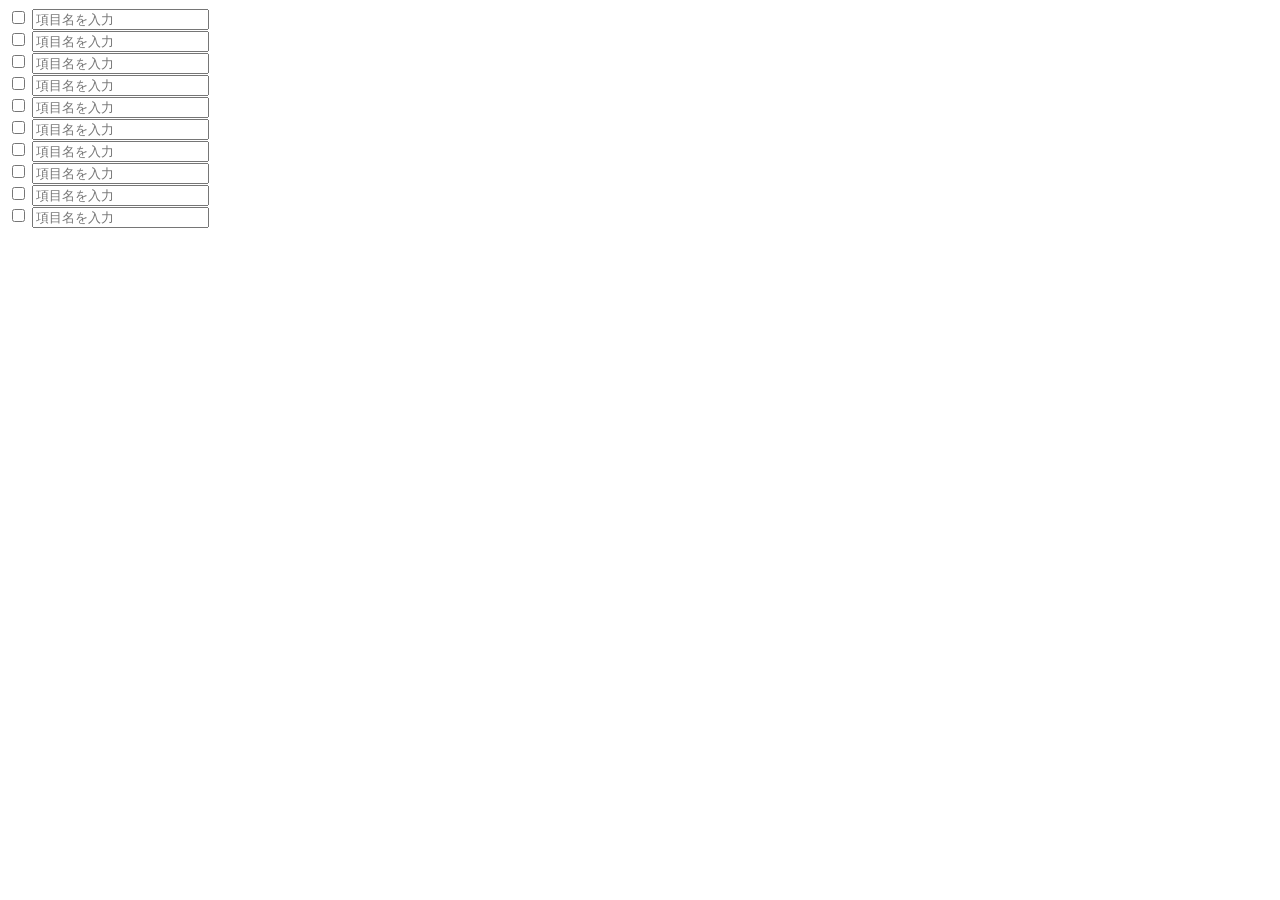
==== aipass.html @ 805a6a64 "aipass.htmlを新規作成し、チェックボックスとテキスト入力フィールドを追加" ====
<!DOCTYPE html>
<html>
<head>
<meta charset="UTF-8">
<title>Insert title here</title>
</head>
<body>
	<div>
		<label> <input type="checkbox" name="is_active">

		</label> <input type="text" name="item_name" placeholder="項目名を入力">
	</div>
	<div>
		<label> <input type="checkbox" name="is_active">

		</label> <input type="text" name="item_name" placeholder="項目名を入力">
	</div>
	<div>
		<label> <input type="checkbox" name="is_active">

		</label> <input type="text" name="item_name" placeholder="項目名を入力">
	</div>
	<div>
		<label> <input type="checkbox" name="is_active">

		</label> <input type="text" name="item_name" placeholder="項目名を入力">
	</div>
	<div>
		<label> <input type="checkbox" name="is_active">

		</label> <input type="text" name="item_name" placeholder="項目名を入力">
	</div>
	<div>
		<label> <input type="checkbox" name="is_active">

		</label> <input type="text" name="item_name" placeholder="項目名を入力">
	</div>
	<div>
		<label> <input type="checkbox" name="is_active">

		</label> <input type="text" name="item_name" placeholder="項目名を入力">
	</div>
	<div>
		<label> <input type="checkbox" name="is_active">

		</label> <input type="text" name="item_name" placeholder="項目名を入力">
	</div>
	<div>
		<label> <input type="checkbox" name="is_active">

		</label> <input type="text" name="item_name" placeholder="項目名を入力">
	</div>
	<div>
		<label> <input type="checkbox" name="is_active">

		</label> <input type="text" name="item_name" placeholder="項目名を入力">
	</div>

</body>
</html>
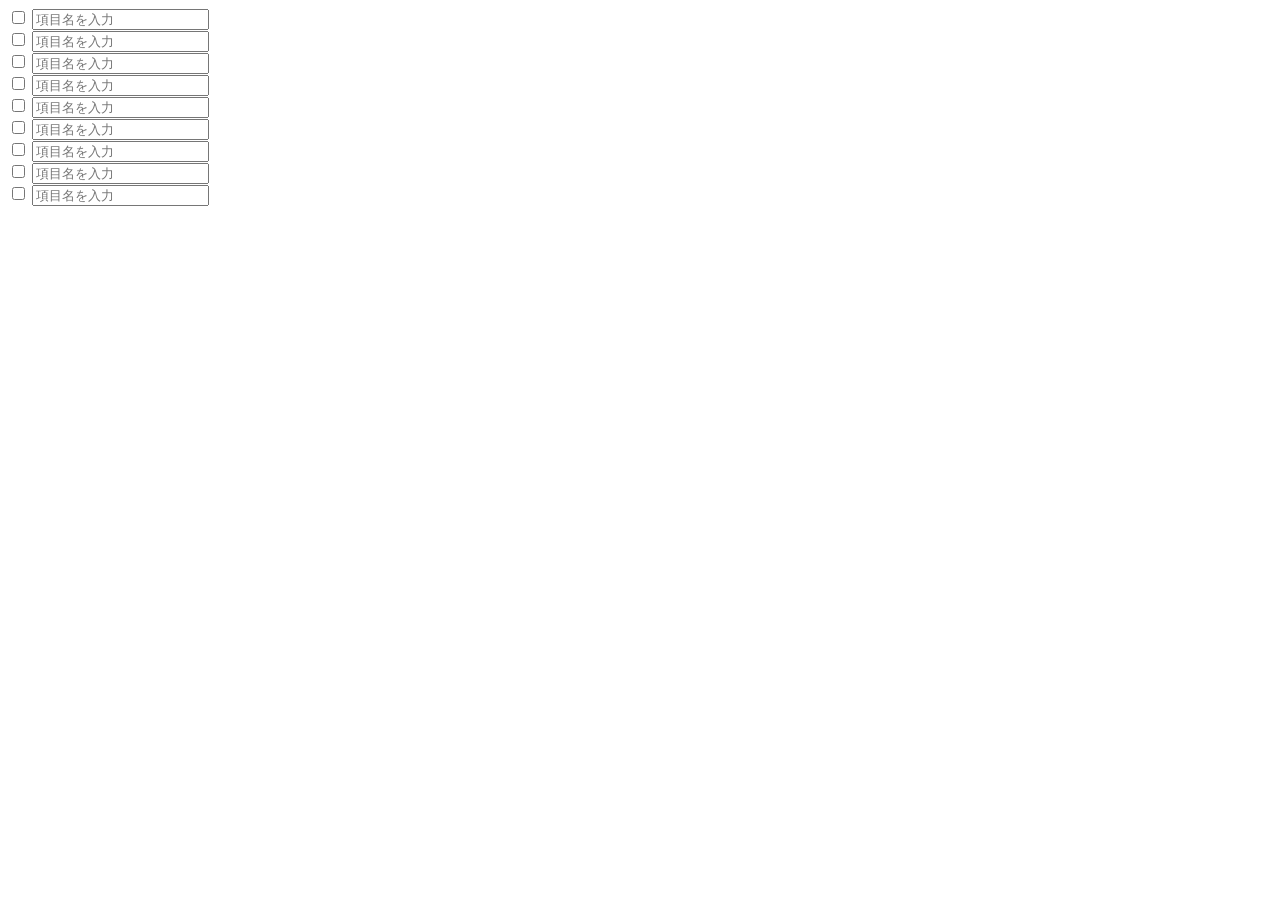
==== commit 2df03771: "first commit: ページを公開" ====
--- a/aipass.html
+++ b/aipass.html
@@ -50,11 +50,7 @@
 
 		</label> <input type="text" name="item_name" placeholder="項目名を入力">
 	</div>
-	<div>
-		<label> <input type="checkbox" name="is_active">
-
-		</label> <input type="text" name="item_name" placeholder="項目名を入力">
-	</div>
+	
 
 </body>
 </html>
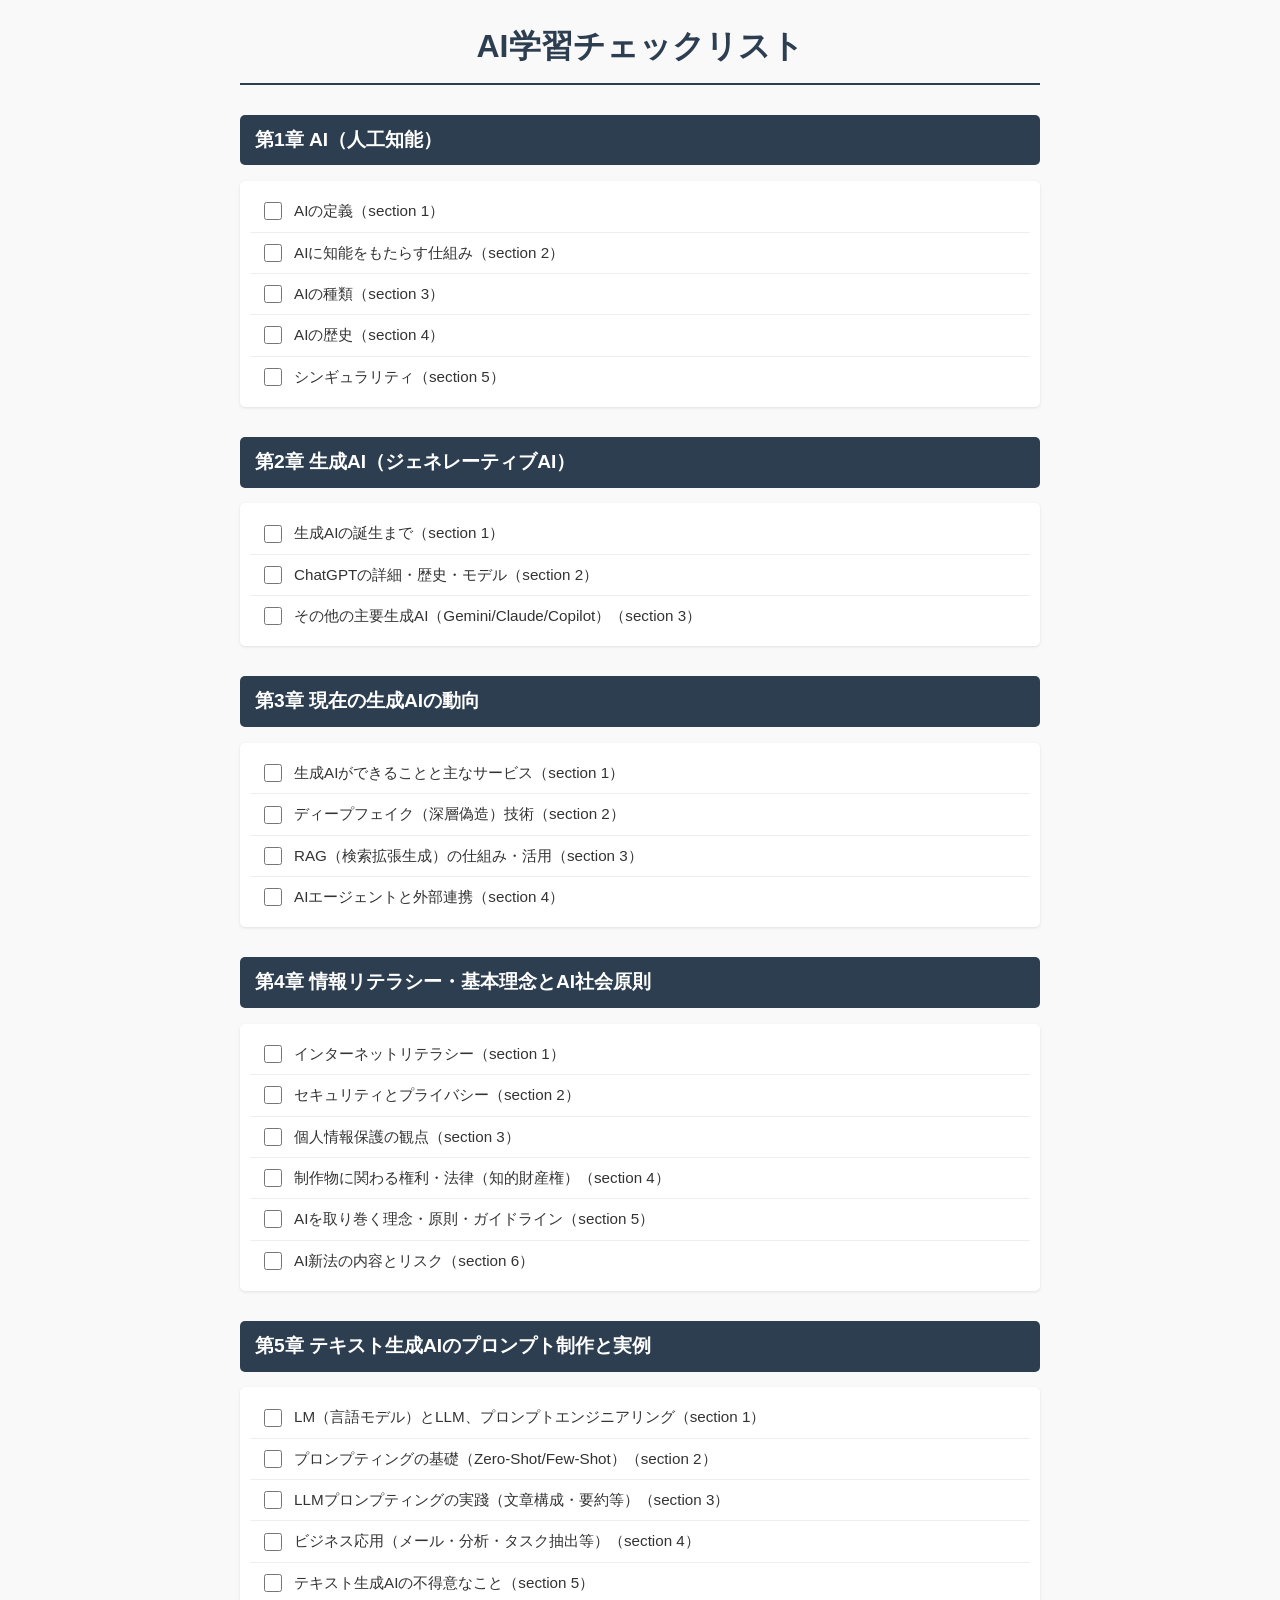
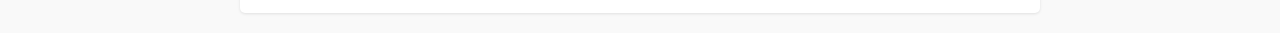
==== commit 129d59ad: "緑の線を追加" ====
--- a/aipass.html
+++ b/aipass.html
@@ -1,56 +1,136 @@
 <!DOCTYPE html>
-<html>
+<html lang="ja">
 <head>
-<meta charset="UTF-8">
-<title>Insert title here</title>
+    <meta charset="UTF-8">
+    <title>AI学習チェックリスト</title>
+    <style>
+        body {
+            font-family: "Helvetica Neue", Arial, "Hiragino Kaku Gothic ProN", "Hiragino Sans", Meiryo, sans-serif;
+            line-height: 1.6;
+            color: #333;
+            max-width: 800px;
+            margin: 20px auto;
+            padding: 0 20px;
+            background-color: #f9f9f9;
+        }
+        h1 {
+            text-align: center;
+            color: #2c3e50;
+            border-bottom: 2px solid #2c3e50;
+            padding-bottom: 10px;
+        }
+        h2 {
+            background-color: #2c3e50;
+            color: #fff;
+            padding: 10px 15px;
+            margin-top: 30px;
+            border-radius: 5px;
+            font-size: 1.2em;
+        }
+        .item-group {
+            background-color: #fff;
+            padding: 10px;
+            border-radius: 5px;
+            box-shadow: 0 1px 3px rgba(0,0,0,0.1);
+        }
+        .todo-item {
+            display: flex;
+            align-items: center;
+            padding: 8px 10px;
+            border-bottom: 1px solid #eee;
+            transition: background-color 0.2s;
+        }
+        .todo-item:last-child {
+            border-bottom: none;
+        }
+        input[type="checkbox"] {
+            width: 18px;
+            height: 18px;
+            margin-right: 12px;
+            cursor: pointer;
+        }
+        label {
+            cursor: pointer;
+            flex: 1;
+            font-size: 0.95em;
+            transition: color 0.3s; /* 色の変化を滑らかに */
+        }
+
+        /* JavaScriptで付与する「完了」用のスタイル */
+        .is-completed {
+            color: #27ae60 !important; /* 緑色 */
+            text-decoration: line-through; /* 打ち消し線（不要なら削除してください） */
+            font-weight: bold;
+        }
+    </style>
 </head>
 <body>
-	<div>
-		<label> <input type="checkbox" name="is_active">
 
-		</label> <input type="text" name="item_name" placeholder="項目名を入力">
-	</div>
-	<div>
-		<label> <input type="checkbox" name="is_active">
+    <h1>AI学習チェックリスト</h1>
 
-		</label> <input type="text" name="item_name" placeholder="項目名を入力">
-	</div>
-	<div>
-		<label> <input type="checkbox" name="is_active">
+    <h2>第1章 AI（人工知能）</h2>
+    <div class="item-group">
+        <div class="todo-item"><input type="checkbox" id="c1-1"><label for="c1-1">AIの定義（section 1）</label></div>
+        <div class="todo-item"><input type="checkbox" id="c1-2"><label for="c1-2">AIに知能をもたらす仕組み（section 2）</label></div>
+        <div class="todo-item"><input type="checkbox" id="c1-3"><label for="c1-3">AIの種類（section 3）</label></div>
+        <div class="todo-item"><input type="checkbox" id="c1-4"><label for="c1-4">AIの歴史（section 4）</label></div>
+        <div class="todo-item"><input type="checkbox" id="c1-5"><label for="c1-5">シンギュラリティ（section 5）</label></div>
+    </div>
 
-		</label> <input type="text" name="item_name" placeholder="項目名を入力">
-	</div>
-	<div>
-		<label> <input type="checkbox" name="is_active">
+    <h2>第2章 生成AI（ジェネレーティブAI）</h2>
+    <div class="item-group">
+        <div class="todo-item"><input type="checkbox" id="c2-1"><label for="c2-1">生成AIの誕生まで（section 1）</label></div>
+        <div class="todo-item"><input type="checkbox" id="c2-2"><label for="c2-2">ChatGPTの詳細・歴史・モデル（section 2）</label></div>
+        <div class="todo-item"><input type="checkbox" id="c2-3"><label for="c2-3">その他の主要生成AI（Gemini/Claude/Copilot）（section 3）</label></div>
+    </div>
 
-		</label> <input type="text" name="item_name" placeholder="項目名を入力">
-	</div>
-	<div>
-		<label> <input type="checkbox" name="is_active">
+    <h2>第3章 現在の生成AIの動向</h2>
+    <div class="item-group">
+        <div class="todo-item"><input type="checkbox" id="c3-1"><label for="c3-1">生成AIができることと主なサービス（section 1）</label></div>
+        <div class="todo-item"><input type="checkbox" id="c3-2"><label for="c3-2">ディープフェイク（深層偽造）技術（section 2）</label></div>
+        <div class="todo-item"><input type="checkbox" id="c3-3"><label for="c3-3">RAG（検索拡張生成）の仕組み・活用（section 3）</label></div>
+        <div class="todo-item"><input type="checkbox" id="c3-4"><label for="c3-4">AIエージェントと外部連携（section 4）</label></div>
+    </div>
 
-		</label> <input type="text" name="item_name" placeholder="項目名を入力">
-	</div>
-	<div>
-		<label> <input type="checkbox" name="is_active">
+    <h2>第4章 情報リテラシー・基本理念とAI社会原則</h2>
+    <div class="item-group">
+        <div class="todo-item"><input type="checkbox" id="c4-1"><label for="c4-1">インターネットリテラシー（section 1）</label></div>
+        <div class="todo-item"><input type="checkbox" id="c4-2"><label for="c4-2">セキュリティとプライバシー（section 2）</label></div>
+        <div class="todo-item"><input type="checkbox" id="c4-3"><label for="c4-3">個人情報保護の観点（section 3）</label></div>
+        <div class="todo-item"><input type="checkbox" id="c4-4"><label for="c4-4">制作物に関わる権利・法律（知的財産権）（section 4）</label></div>
+        <div class="todo-item"><input type="checkbox" id="c4-5"><label for="c4-5">AIを取り巻く理念・原則・ガイドライン（section 5）</label></div>
+        <div class="todo-item"><input type="checkbox" id="c4-6"><label for="c4-6">AI新法の内容とリスク（section 6）</label></div>
+    </div>
 
-		</label> <input type="text" name="item_name" placeholder="項目名を入力">
-	</div>
-	<div>
-		<label> <input type="checkbox" name="is_active">
+    <h2>第5章 テキスト生成AIのプロンプト制作と実例</h2>
+    <div class="item-group">
+        <div class="todo-item"><input type="checkbox" id="c5-1"><label for="c5-1">LM（言語モデル）とLLM、プロンプトエンジニアリング（section 1）</label></div>
+        <div class="todo-item"><input type="checkbox" id="c5-2"><label for="c5-2">プロンプティングの基礎（Zero-Shot/Few-Shot）（section 2）</label></div>
+        <div class="todo-item"><input type="checkbox" id="c5-3"><label for="c5-3">LLMプロンプティングの実踐（文章構成・要約等）（section 3）</label></div>
+        <div class="todo-item"><input type="checkbox" id="c5-4"><label for="c5-4">ビジネス応用（メール・分析・タスク抽出等）（section 4）</label></div>
+        <div class="todo-item"><input type="checkbox" id="c5-5"><label for="c5-5">テキスト生成AIの不得意なこと（section 5）</label></div>
+    </div>
 
-		</label> <input type="text" name="item_name" placeholder="項目名を入力">
-	</div>
-	<div>
-		<label> <input type="checkbox" name="is_active">
+    <script>
+        // すべてのチェックボックスを取得
+        const checkboxes = document.querySelectorAll('input[type="checkbox"]');
 
-		</label> <input type="text" name="item_name" placeholder="項目名を入力">
-	</div>
-	<div>
-		<label> <input type="checkbox" name="is_active">
-
-		</label> <input type="text" name="item_name" placeholder="項目名を入力">
-	</div>
-	
+        checkboxes.forEach(checkbox => {
+            // チェック状態が変わった時のイベント
+            checkbox.addEventListener('change', function() {
+                // チェックボックスの隣にあるラベルを取得
+                const label = this.nextElementSibling;
+                
+                if (this.checked) {
+                    // チェックが入ったらクラスを追加して緑色にする
+                    label.classList.add('is-completed');
+                } else {
+                    // チェックが外れたらクラスを削除して元に戻す
+                    label.classList.remove('is-completed');
+                }
+            });
+        });
+    </script>
 
 </body>
 </html>
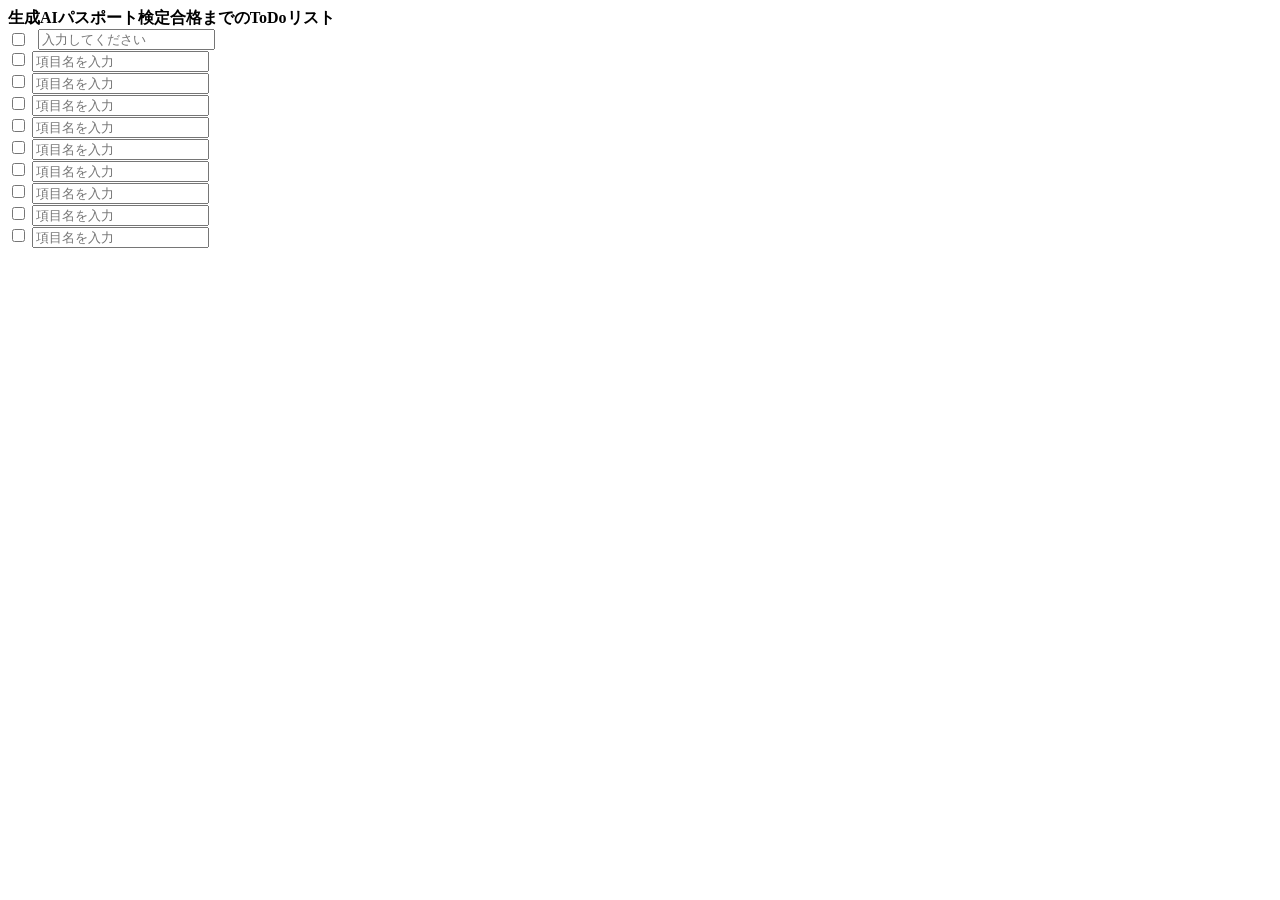
==== commit 58448854: "ファイルを３つに分けました" ====
--- a/aipass.html
+++ b/aipass.html
@@ -1,136 +1,67 @@
 <!DOCTYPE html>
-<html lang="ja">
+<html>
 <head>
-    <meta charset="UTF-8">
-    <title>AI学習チェックリスト</title>
-    <style>
-        body {
-            font-family: "Helvetica Neue", Arial, "Hiragino Kaku Gothic ProN", "Hiragino Sans", Meiryo, sans-serif;
-            line-height: 1.6;
-            color: #333;
-            max-width: 800px;
-            margin: 20px auto;
-            padding: 0 20px;
-            background-color: #f9f9f9;
-        }
-        h1 {
-            text-align: center;
-            color: #2c3e50;
-            border-bottom: 2px solid #2c3e50;
-            padding-bottom: 10px;
-        }
-        h2 {
-            background-color: #2c3e50;
-            color: #fff;
-            padding: 10px 15px;
-            margin-top: 30px;
-            border-radius: 5px;
-            font-size: 1.2em;
-        }
-        .item-group {
-            background-color: #fff;
-            padding: 10px;
-            border-radius: 5px;
-            box-shadow: 0 1px 3px rgba(0,0,0,0.1);
-        }
-        .todo-item {
-            display: flex;
-            align-items: center;
-            padding: 8px 10px;
-            border-bottom: 1px solid #eee;
-            transition: background-color 0.2s;
-        }
-        .todo-item:last-child {
-            border-bottom: none;
-        }
-        input[type="checkbox"] {
-            width: 18px;
-            height: 18px;
-            margin-right: 12px;
-            cursor: pointer;
-        }
-        label {
-            cursor: pointer;
-            flex: 1;
-            font-size: 0.95em;
-            transition: color 0.3s; /* 色の変化を滑らかに */
-        }
-
-        /* JavaScriptで付与する「完了」用のスタイル */
-        .is-completed {
-            color: #27ae60 !important; /* 緑色 */
-            text-decoration: line-through; /* 打ち消し線（不要なら削除してください） */
-            font-weight: bold;
-        }
-    </style>
+<meta charset="UTF-8">
+<title>Insert title here</title>
 </head>
 <body>
+	<div>
+  <label for="input1" style="display: block; font-weight: bold;">
+    生成AIパスポート検定合格までのToDoリスト
+  </label>
+  
+  <div style="display: flex; align-items: center; gap: 10px;">
+    <input type="checkbox" id="check1" name="check1">
+    <input type="text" id="input1" name="input1" placeholder="入力してください">
+  </div>
+</div>
+	
+	<div>
+		<label> <input type="checkbox" name="is_active">
 
-    <h1>AI学習チェックリスト</h1>
+		</label> <input type="text" name="item_name" placeholder="項目名を入力">
+	</div>
+	<div>
+		<label> <input type="checkbox" name="is_active">
 
-    <h2>第1章 AI（人工知能）</h2>
-    <div class="item-group">
-        <div class="todo-item"><input type="checkbox" id="c1-1"><label for="c1-1">AIの定義（section 1）</label></div>
-        <div class="todo-item"><input type="checkbox" id="c1-2"><label for="c1-2">AIに知能をもたらす仕組み（section 2）</label></div>
-        <div class="todo-item"><input type="checkbox" id="c1-3"><label for="c1-3">AIの種類（section 3）</label></div>
-        <div class="todo-item"><input type="checkbox" id="c1-4"><label for="c1-4">AIの歴史（section 4）</label></div>
-        <div class="todo-item"><input type="checkbox" id="c1-5"><label for="c1-5">シンギュラリティ（section 5）</label></div>
-    </div>
+		</label> <input type="text" name="item_name" placeholder="項目名を入力">
+	</div>
+	<div>
+		<label> <input type="checkbox" name="is_active">
 
-    <h2>第2章 生成AI（ジェネレーティブAI）</h2>
-    <div class="item-group">
-        <div class="todo-item"><input type="checkbox" id="c2-1"><label for="c2-1">生成AIの誕生まで（section 1）</label></div>
-        <div class="todo-item"><input type="checkbox" id="c2-2"><label for="c2-2">ChatGPTの詳細・歴史・モデル（section 2）</label></div>
-        <div class="todo-item"><input type="checkbox" id="c2-3"><label for="c2-3">その他の主要生成AI（Gemini/Claude/Copilot）（section 3）</label></div>
-    </div>
+		</label> <input type="text" name="item_name" placeholder="項目名を入力">
+	</div>
+	<div>
+		<label> <input type="checkbox" name="is_active">
 
-    <h2>第3章 現在の生成AIの動向</h2>
-    <div class="item-group">
-        <div class="todo-item"><input type="checkbox" id="c3-1"><label for="c3-1">生成AIができることと主なサービス（section 1）</label></div>
-        <div class="todo-item"><input type="checkbox" id="c3-2"><label for="c3-2">ディープフェイク（深層偽造）技術（section 2）</label></div>
-        <div class="todo-item"><input type="checkbox" id="c3-3"><label for="c3-3">RAG（検索拡張生成）の仕組み・活用（section 3）</label></div>
-        <div class="todo-item"><input type="checkbox" id="c3-4"><label for="c3-4">AIエージェントと外部連携（section 4）</label></div>
-    </div>
+		</label> <input type="text" name="item_name" placeholder="項目名を入力">
+	</div>
+	<div>
+		<label> <input type="checkbox" name="is_active">
 
-    <h2>第4章 情報リテラシー・基本理念とAI社会原則</h2>
-    <div class="item-group">
-        <div class="todo-item"><input type="checkbox" id="c4-1"><label for="c4-1">インターネットリテラシー（section 1）</label></div>
-        <div class="todo-item"><input type="checkbox" id="c4-2"><label for="c4-2">セキュリティとプライバシー（section 2）</label></div>
-        <div class="todo-item"><input type="checkbox" id="c4-3"><label for="c4-3">個人情報保護の観点（section 3）</label></div>
-        <div class="todo-item"><input type="checkbox" id="c4-4"><label for="c4-4">制作物に関わる権利・法律（知的財産権）（section 4）</label></div>
-        <div class="todo-item"><input type="checkbox" id="c4-5"><label for="c4-5">AIを取り巻く理念・原則・ガイドライン（section 5）</label></div>
-        <div class="todo-item"><input type="checkbox" id="c4-6"><label for="c4-6">AI新法の内容とリスク（section 6）</label></div>
-    </div>
+		</label> <input type="text" name="item_name" placeholder="項目名を入力">
+	</div>
+	<div>
+		<label> <input type="checkbox" name="is_active">
 
-    <h2>第5章 テキスト生成AIのプロンプト制作と実例</h2>
-    <div class="item-group">
-        <div class="todo-item"><input type="checkbox" id="c5-1"><label for="c5-1">LM（言語モデル）とLLM、プロンプトエンジニアリング（section 1）</label></div>
-        <div class="todo-item"><input type="checkbox" id="c5-2"><label for="c5-2">プロンプティングの基礎（Zero-Shot/Few-Shot）（section 2）</label></div>
-        <div class="todo-item"><input type="checkbox" id="c5-3"><label for="c5-3">LLMプロンプティングの実踐（文章構成・要約等）（section 3）</label></div>
-        <div class="todo-item"><input type="checkbox" id="c5-4"><label for="c5-4">ビジネス応用（メール・分析・タスク抽出等）（section 4）</label></div>
-        <div class="todo-item"><input type="checkbox" id="c5-5"><label for="c5-5">テキスト生成AIの不得意なこと（section 5）</label></div>
-    </div>
+		</label> <input type="text" name="item_name" placeholder="項目名を入力">
+	</div>
+	<div>
+		<label> <input type="checkbox" name="is_active">
 
-    <script>
-        // すべてのチェックボックスを取得
-        const checkboxes = document.querySelectorAll('input[type="checkbox"]');
+		</label> <input type="text" name="item_name" placeholder="項目名を入力">
+	</div>
+	<div>
+		<label> <input type="checkbox" name="is_active">
 
-        checkboxes.forEach(checkbox => {
-            // チェック状態が変わった時のイベント
-            checkbox.addEventListener('change', function() {
-                // チェックボックスの隣にあるラベルを取得
-                const label = this.nextElementSibling;
-                
-                if (this.checked) {
-                    // チェックが入ったらクラスを追加して緑色にする
-                    label.classList.add('is-completed');
-                } else {
-                    // チェックが外れたらクラスを削除して元に戻す
-                    label.classList.remove('is-completed');
-                }
-            });
-        });
-    </script>
+		</label> <input type="text" name="item_name" placeholder="項目名を入力">
+	</div>
+	<div>
+		<label> <input type="checkbox" name="is_active">
+
+		</label> <input type="text" name="item_name" placeholder="項目名を入力">
+	</div>
+	
 
 </body>
 </html>
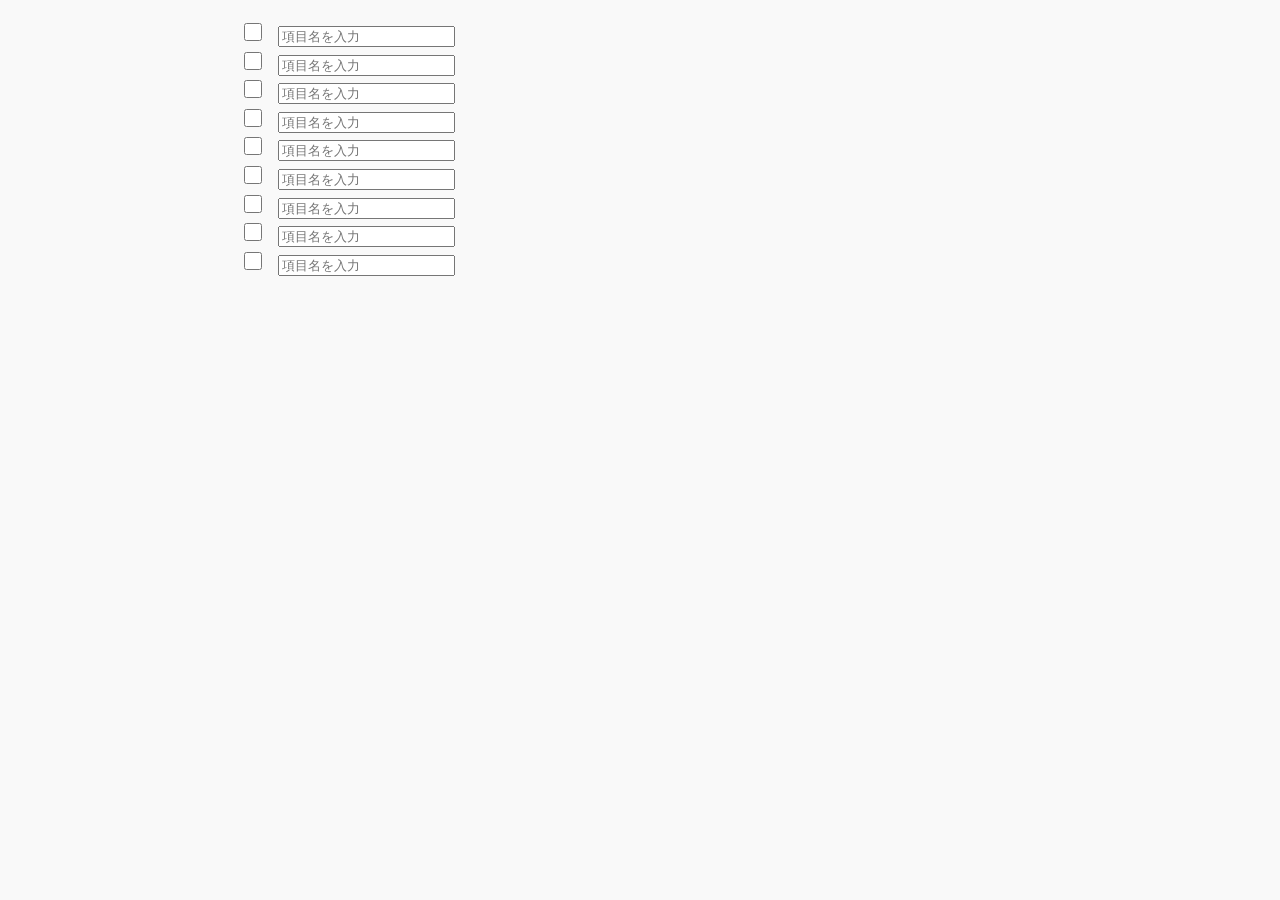
==== commit 3c7f7a0f: "ファイルを３つに分けました" ====
--- a/aipass.html
+++ b/aipass.html
@@ -1,21 +1,70 @@
 <!DOCTYPE html>
-<html>
+<html lang="ja">
 <head>
-<meta charset="UTF-8">
-<title>Insert title here</title>
+    <meta charset="UTF-8">
+    <title>AI学習チェックリスト</title>
+    <style>
+        body {
+            font-family: "Helvetica Neue", Arial, "Hiragino Kaku Gothic ProN", "Hiragino Sans", Meiryo, sans-serif;
+            line-height: 1.6;
+            color: #333;
+            max-width: 800px;
+            margin: 20px auto;
+            padding: 0 20px;
+            background-color: #f9f9f9;
+        }
+        h1 {
+            text-align: center;
+            color: #2c3e50;
+            border-bottom: 2px solid #2c3e50;
+            padding-bottom: 10px;
+        }
+        h2 {
+            background-color: #2c3e50;
+            color: #fff;
+            padding: 10px 15px;
+            margin-top: 30px;
+            border-radius: 5px;
+            font-size: 1.2em;
+        }
+        .item-group {
+            background-color: #fff;
+            padding: 10px;
+            border-radius: 5px;
+            box-shadow: 0 1px 3px rgba(0,0,0,0.1);
+        }
+        .todo-item {
+            display: flex;
+            align-items: center;
+            padding: 8px 10px;
+            border-bottom: 1px solid #eee;
+            transition: background-color 0.2s;
+        }
+        .todo-item:last-child {
+            border-bottom: none;
+        }
+        input[type="checkbox"] {
+            width: 18px;
+            height: 18px;
+            margin-right: 12px;
+            cursor: pointer;
+        }
+        label {
+            cursor: pointer;
+            flex: 1;
+            font-size: 0.95em;
+            transition: color 0.3s; /* 色の変化を滑らかに */
+        }
+
+        /* JavaScriptで付与する「完了」用のスタイル */
+        .is-completed {
+            color: #27ae60 !important; /* 緑色 */
+            text-decoration: line-through; /* 打ち消し線（不要なら削除してください） */
+            font-weight: bold;
+        }
+    </style>
 </head>
 <body>
-	<div>
-  <label for="input1" style="display: block; font-weight: bold;">
-    生成AIパスポート検定合格までのToDoリスト
-  </label>
-  
-  <div style="display: flex; align-items: center; gap: 10px;">
-    <input type="checkbox" id="check1" name="check1">
-    <input type="text" id="input1" name="input1" placeholder="入力してください">
-  </div>
-</div>
-	
 	<div>
 		<label> <input type="checkbox" name="is_active">
 
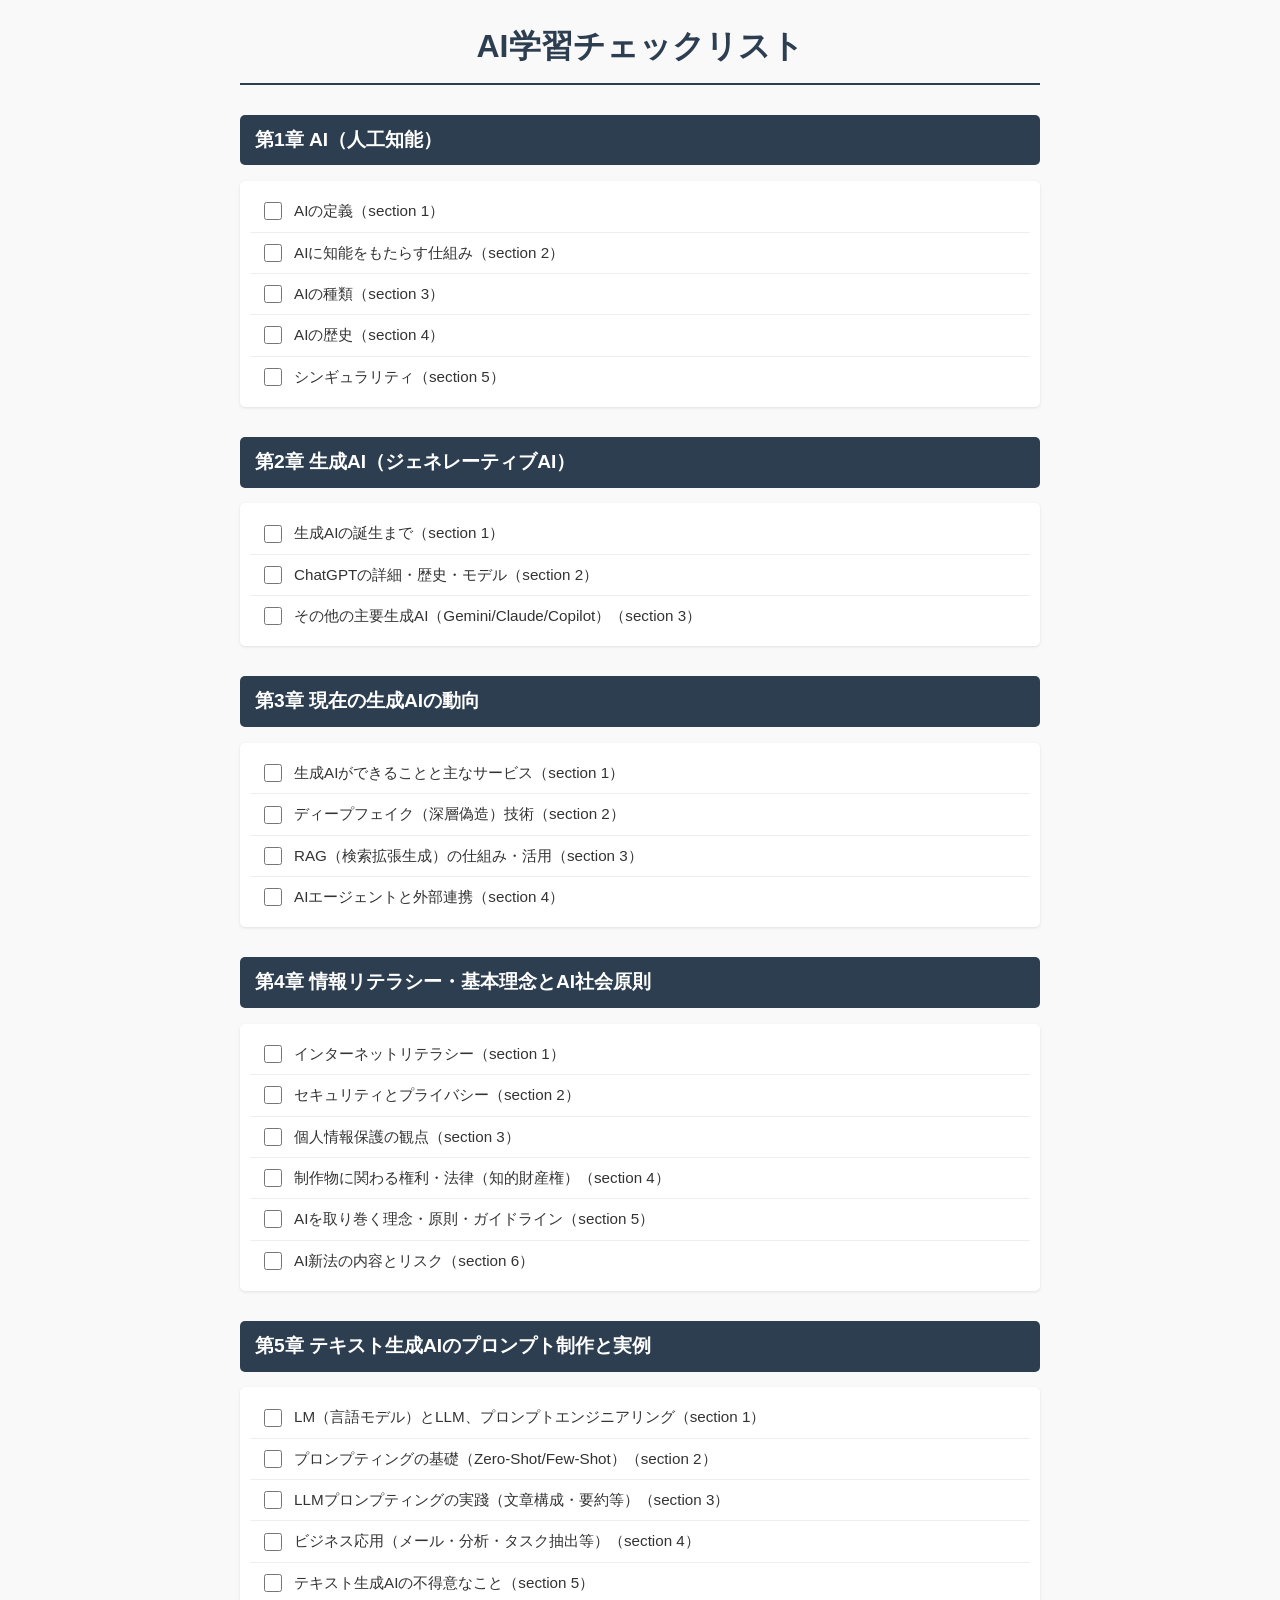
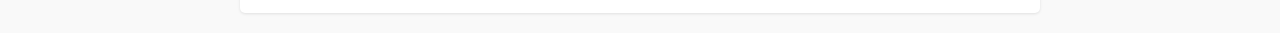
==== commit 9289843e: "小松がつくったほぼ完成形のやつ" ====
--- a/aipass.html
+++ b/aipass.html
@@ -11,16 +11,16 @@
             max-width: 800px;
             margin: 20px auto;
             padding: 0 20px;
-            background-color: #f9f9f9;
+            background-color: #F9F9F9;
         }
         h1 {
             text-align: center;
-            color: #2c3e50;
-            border-bottom: 2px solid #2c3e50;
+            color: #2C3E50;
+            border-bottom: 2px solid #2C3E50;
             padding-bottom: 10px;
         }
         h2 {
-            background-color: #2c3e50;
+            background-color: #2C3E50;
             color: #fff;
             padding: 10px 15px;
             margin-top: 30px;
@@ -58,59 +58,79 @@
 
         /* JavaScriptで付与する「完了」用のスタイル */
         .is-completed {
-            color: #27ae60 !important; /* 緑色 */
+            color: #27AE60 !important; /* 緑色 */
             text-decoration: line-through; /* 打ち消し線（不要なら削除してください） */
             font-weight: bold;
         }
     </style>
 </head>
 <body>
-	<div>
-		<label> <input type="checkbox" name="is_active">
 
-		</label> <input type="text" name="item_name" placeholder="項目名を入力">
-	</div>
-	<div>
-		<label> <input type="checkbox" name="is_active">
+    <h1>AI学習チェックリスト</h1>
 
-		</label> <input type="text" name="item_name" placeholder="項目名を入力">
-	</div>
-	<div>
-		<label> <input type="checkbox" name="is_active">
+    <h2>第1章 AI（人工知能）</h2>
+    <div class="item-group">
+        <div class="todo-item"><input type="checkbox" id="c1-1"><label for="c1-1">AIの定義（section 1）</label></div>
+        <div class="todo-item"><input type="checkbox" id="c1-2"><label for="c1-2">AIに知能をもたらす仕組み（section 2）</label></div>
+        <div class="todo-item"><input type="checkbox" id="c1-3"><label for="c1-3">AIの種類（section 3）</label></div>
+        <div class="todo-item"><input type="checkbox" id="c1-4"><label for="c1-4">AIの歴史（section 4）</label></div>
+        <div class="todo-item"><input type="checkbox" id="c1-5"><label for="c1-5">シンギュラリティ（section 5）</label></div>
+    </div>
 
-		</label> <input type="text" name="item_name" placeholder="項目名を入力">
-	</div>
-	<div>
-		<label> <input type="checkbox" name="is_active">
+    <h2>第2章 生成AI（ジェネレーティブAI）</h2>
+    <div class="item-group">
+        <div class="todo-item"><input type="checkbox" id="c2-1"><label for="c2-1">生成AIの誕生まで（section 1）</label></div>
+        <div class="todo-item"><input type="checkbox" id="c2-2"><label for="c2-2">ChatGPTの詳細・歴史・モデル（section 2）</label></div>
+        <div class="todo-item"><input type="checkbox" id="c2-3"><label for="c2-3">その他の主要生成AI（Gemini/Claude/Copilot）（section 3）</label></div>
+    </div>
 
-		</label> <input type="text" name="item_name" placeholder="項目名を入力">
-	</div>
-	<div>
-		<label> <input type="checkbox" name="is_active">
+    <h2>第3章 現在の生成AIの動向</h2>
+    <div class="item-group">
+        <div class="todo-item"><input type="checkbox" id="c3-1"><label for="c3-1">生成AIができることと主なサービス（section 1）</label></div>
+        <div class="todo-item"><input type="checkbox" id="c3-2"><label for="c3-2">ディープフェイク（深層偽造）技術（section 2）</label></div>
+        <div class="todo-item"><input type="checkbox" id="c3-3"><label for="c3-3">RAG（検索拡張生成）の仕組み・活用（section 3）</label></div>
+        <div class="todo-item"><input type="checkbox" id="c3-4"><label for="c3-4">AIエージェントと外部連携（section 4）</label></div>
+    </div>
 
-		</label> <input type="text" name="item_name" placeholder="項目名を入力">
-	</div>
-	<div>
-		<label> <input type="checkbox" name="is_active">
+    <h2>第4章 情報リテラシー・基本理念とAI社会原則</h2>
+    <div class="item-group">
+        <div class="todo-item"><input type="checkbox" id="c4-1"><label for="c4-1">インターネットリテラシー（section 1）</label></div>
+        <div class="todo-item"><input type="checkbox" id="c4-2"><label for="c4-2">セキュリティとプライバシー（section 2）</label></div>
+        <div class="todo-item"><input type="checkbox" id="c4-3"><label for="c4-3">個人情報保護の観点（section 3）</label></div>
+        <div class="todo-item"><input type="checkbox" id="c4-4"><label for="c4-4">制作物に関わる権利・法律（知的財産権）（section 4）</label></div>
+        <div class="todo-item"><input type="checkbox" id="c4-5"><label for="c4-5">AIを取り巻く理念・原則・ガイドライン（section 5）</label></div>
+        <div class="todo-item"><input type="checkbox" id="c4-6"><label for="c4-6">AI新法の内容とリスク（section 6）</label></div>
+    </div>
 
-		</label> <input type="text" name="item_name" placeholder="項目名を入力">
-	</div>
-	<div>
-		<label> <input type="checkbox" name="is_active">
+    <h2>第5章 テキスト生成AIのプロンプト制作と実例</h2>
+    <div class="item-group">
+        <div class="todo-item"><input type="checkbox" id="c5-1"><label for="c5-1">LM（言語モデル）とLLM、プロンプトエンジニアリング（section 1）</label></div>
+        <div class="todo-item"><input type="checkbox" id="c5-2"><label for="c5-2">プロンプティングの基礎（Zero-Shot/Few-Shot）（section 2）</label></div>
+        <div class="todo-item"><input type="checkbox" id="c5-3"><label for="c5-3">LLMプロンプティングの実踐（文章構成・要約等）（section 3）</label></div>
+        <div class="todo-item"><input type="checkbox" id="c5-4"><label for="c5-4">ビジネス応用（メール・分析・タスク抽出等）（section 4）</label></div>
+        <div class="todo-item"><input type="checkbox" id="c5-5"><label for="c5-5">テキスト生成AIの不得意なこと（section 5）</label></div>
+    </div>
 
-		</label> <input type="text" name="item_name" placeholder="項目名を入力">
-	</div>
-	<div>
-		<label> <input type="checkbox" name="is_active">
+    <script>
+        // すべてのチェックボックスを取得
+        const checkboxes = document.querySelectorAll('input[type="checkbox"]');
 
-		</label> <input type="text" name="item_name" placeholder="項目名を入力">
-	</div>
-	<div>
-		<label> <input type="checkbox" name="is_active">
+        checkboxes.forEach(checkbox => {
+            // チェック状態が変わった時のイベント
+            checkbox.addEventListener('change', function() {
+                // チェックボックスの隣にあるラベルを取得
+                const label = this.nextElementSibling;
 
-		</label> <input type="text" name="item_name" placeholder="項目名を入力">
-	</div>
-	
+                if (this.checked) {
+                    // チェックが入ったらクラスを追加して緑色にする
+                    label.classList.add('is-completed');
+                } else {
+                    // チェックが外れたらクラスを削除して元に戻す
+                    label.classList.remove('is-completed');
+                }
+            });
+        });
+    </script>
 
 </body>
 </html>
